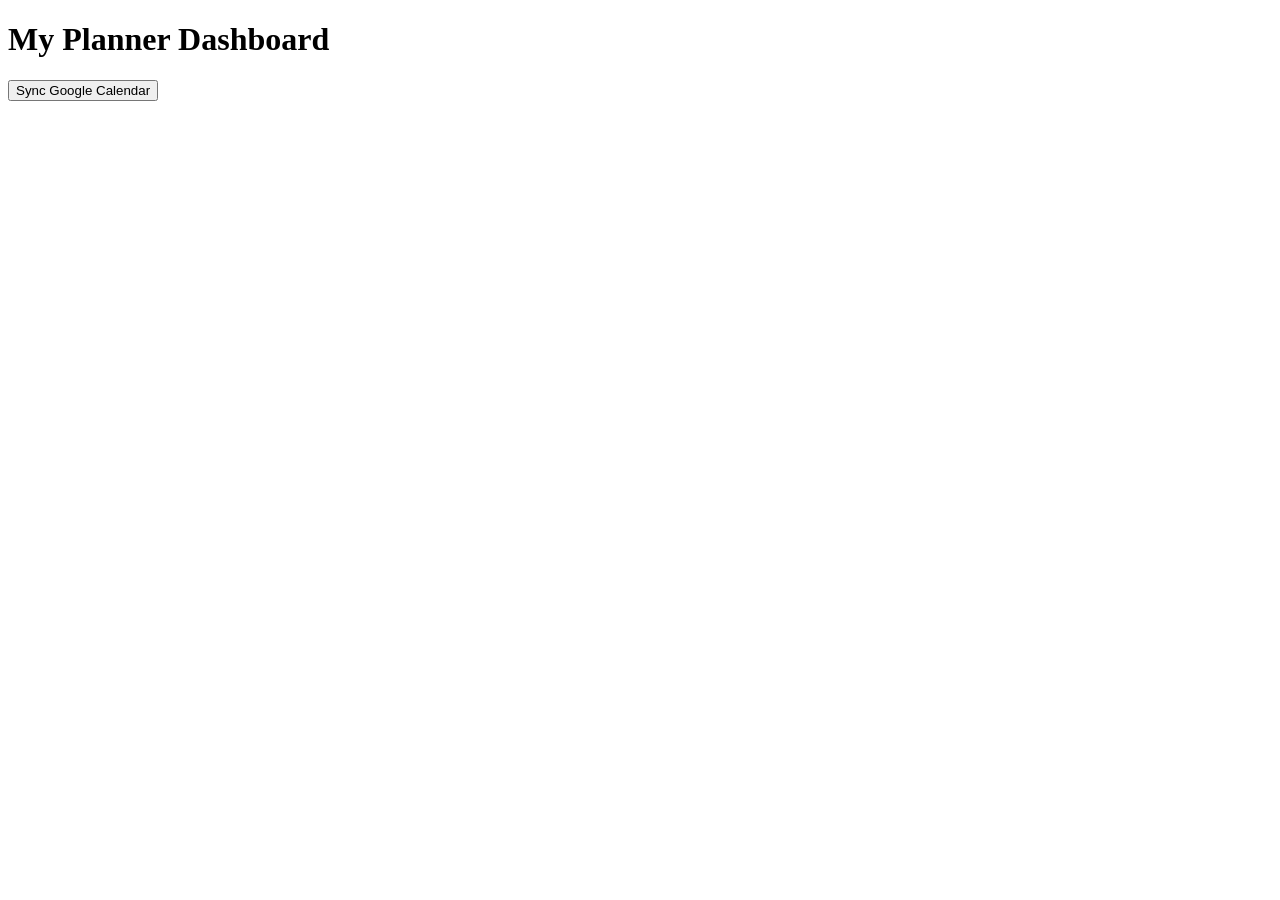
==== index.html @ 173a5852 "Update index.html" ====
<!DOCTYPE html>
<html lang="en">
<head>
    <meta charset="UTF-8">
    <meta name="viewport" content="width=device-width, initial-scale=1.0">
    <title>Planner Dashboard</title>
    <script src="https://accounts.google.com/gsi/client" async defer></script>
    <script src="https://apis.google.com/js/api.js" async defer></script>
</head>
<body>

    <div class="container">
        <h1>My Planner Dashboard</h1>
        <button id="sync_button" onclick="handleAuthClick()">Sync Google Calendar</button>
        <div id="content" style="white-space: pre-wrap;"></div>
    </div>

    <script>
        /* ==========================================================================
           CREDENTIAL CONFIGURATION - SECURED BY ACTIONS INJECTION PIPELINE
           ========================================================================== */
        const API_KEY = '__API_KEY__'; 
        const CLIENT_ID = '__CLIENT_ID__';
        const DISCOVERY_DOC = 'https://www.googleapis.com/discovery/v1/apis/calendar/v3/rest';
        const SCOPES = 'https://www.googleapis.com/auth/calendar.readonly';

        let tokenClient;
        let gapiInited = false;
        let gsiInited = false;

        // Initialize GAPI Client
        async function gapiStart() {
            try {
                await gapi.client.init({
                    apiKey: API_KEY,
                    discoveryDocs: [DISCOVERY_DOC],
                });
                gapiInited = true;
                maybeEnableButtons();
            } catch (err) {
                console.error('Error initializing GAPI:', err);
            }
        }

        function gapiLoaded() {
            gapi.load('client', gapiStart);
        }

        // Initialize Google Identity Services (GIS)
        function gisLoaded() {
            tokenClient = google.accounts.oauth2.initTokenClient({
                client_id: CLIENT_ID,
                scope: SCOPES,
                callback: '', // defined dynamically during user interaction
            });
            gsiInited = true;
            maybeEnableButtons();
        }

        function maybeEnableButtons() {
            if (gapiInited && gsiInited) {
                console.log("Google API and Identity Services ready.");
            }
        }

        // Handle the login button click
        function handleAuthClick() {
            // Force wipe local states to ensure a fresh clean attempt
            localStorage.removeItem('gcal_token');
            gapi.client.setToken(null);

            tokenClient.callback = async (resp) => {
                if (resp.error !== undefined) {
                    throw (resp);
                }
                listUpcomingEvents();
            };

            // Force the account selection screen to break the corporate cookie auto-login loop
            tokenClient.requestAccessToken({ 
                prompt: 'select_account',
                hint: '' 
            });
        }

        // Fetch calendar events once authenticated
        async function listUpcomingEvents() {
            try {
                const response = await gapi.client.calendar.events.list({
                    calendarId: 'primary',
                    timeMin: (new Date()).toISOString(),
                    showDeleted: false,
                    singleEvents: true,
                    maxResults: 10,
                    orderBy: 'startTime',
                });
                
                const events = response.result.items;
                if (!events || events.length == 0) {
                    document.getElementById('content').innerText = 'No upcoming events found.';
                    return;
                }

                let output = 'Upcoming events:\n';
                events.forEach((event) => {
                    const start = event.start.dateTime || event.start.date;
                    output += `${start} - ${event.summary}\n`;
                });
                document.getElementById('content').innerText = output;
            } catch (err) {
                document.getElementById('content').innerText = err.message;
            }
        }

        // Core initialization hooks
        window.onload = function () {
            gapiLoaded();
            gisLoaded();
        };
    </script>
</body>
</html>
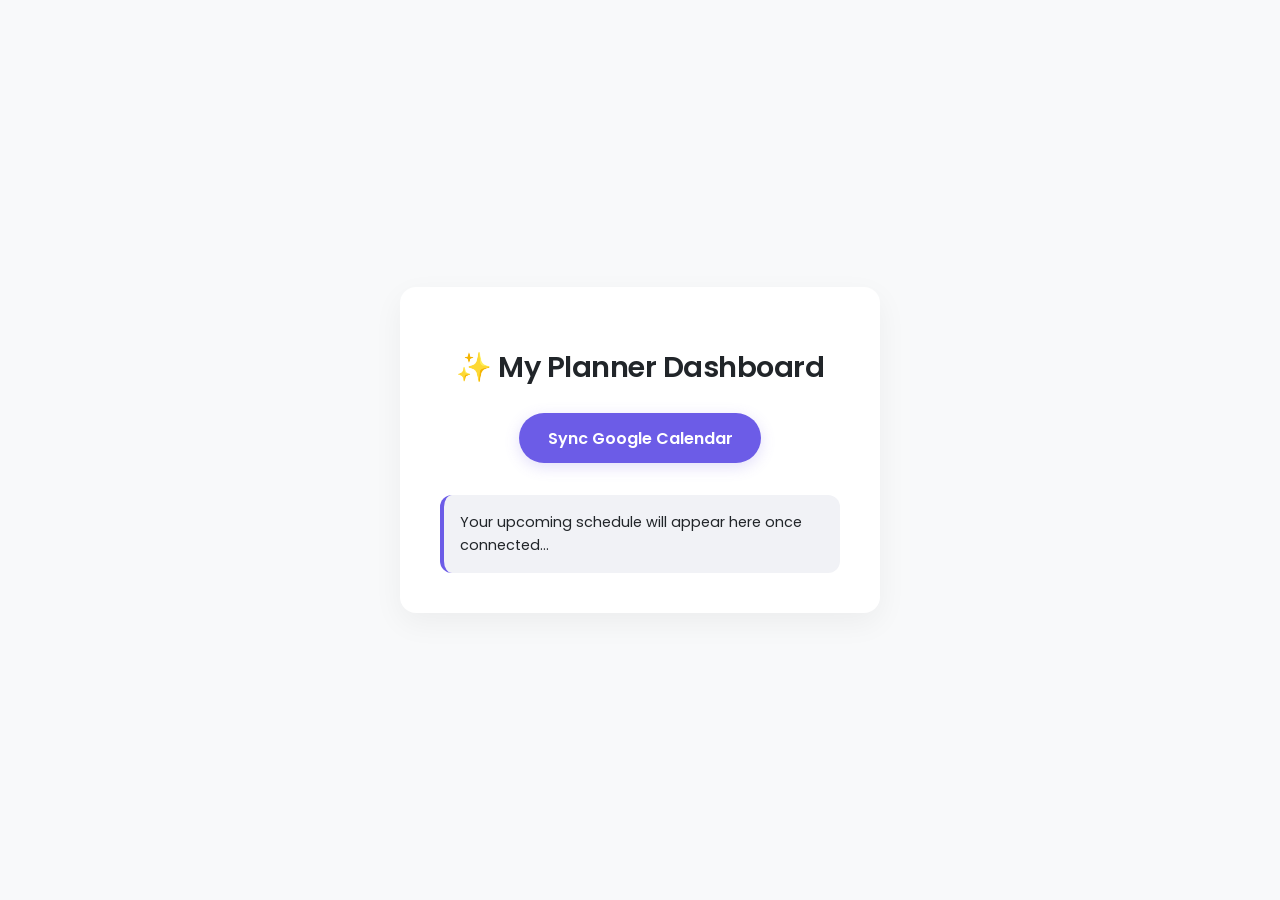
==== commit 04721840: "Update index.html" ====
--- a/index.html
+++ b/index.html
@@ -4,23 +4,108 @@
     <meta charset="UTF-8">
     <meta name="viewport" content="width=device-width, initial-scale=1.0">
     <title>Planner Dashboard</title>
+    
+    <link rel="preconnect" href="https://fonts.googleapis.com">
+    <link rel="preconnect" href="https://fonts.gstatic.com" crossorigin>
+    <link href="https://fonts.googleapis.com/css2?family=Poppins:wght@300;400;600&display=swap" rel="stylesheet">
+
+    <script src="credentials.js"></script>
+    
     <script src="https://accounts.google.com/gsi/client" async defer></script>
     <script src="https://apis.google.com/js/api.js" async defer></script>
+
+    <style>
+        /* Bringing back the custom dashboard look */
+        :root {
+            --bg-color: #f8f9fa;
+            --card-bg: #ffffff;
+            --text-main: #212529;
+            --accent-color: #6c5ce7;
+            --accent-hover: #5b4bc4;
+            --border-radius: 16px;
+            --shadow: 0 10px 30px rgba(0, 0, 0, 0.05);
+        }
+
+        body {
+            font-family: 'Poppins', sans-serif;
+            background-color: var(--bg-color);
+            color: var(--text-main);
+            margin: 0;
+            padding: 0;
+            display: flex;
+            justify-content: center;
+            align-items: center;
+            min-height: 100vh;
+        }
+
+        .container {
+            background: var(--card-bg);
+            padding: 2.5rem;
+            border-radius: var(--border-radius);
+            box-shadow: var(--shadow);
+            width: 100%;
+            max-width: 480px;
+            text-align: center;
+            box-sizing: border-box;
+        }
+
+        h1 {
+            font-weight: 600;
+            font-size: 1.8rem;
+            margin-bottom: 1.5rem;
+            letter-spacing: -0.5px;
+        }
+
+        button {
+            background-color: var(--accent-color);
+            color: white;
+            border: none;
+            padding: 0.8rem 1.8rem;
+            font-size: 1rem;
+            font-family: 'Poppins', sans-serif;
+            font-weight: 600;
+            border-radius: 50px;
+            cursor: pointer;
+            transition: all 0.3s ease;
+            box-shadow: 0 4px 15px rgba(108, 92, 231, 0.2);
+        }
+
+        button:hover {
+            background-color: var(--accent-hover);
+            transform: translateY(-2px);
+            box-shadow: 0 6px 20px rgba(108, 92, 231, 0.3);
+        }
+
+        button:active {
+            transform: translateY(0);
+        }
+
+        #content {
+            margin-top: 2rem;
+            padding: 1rem;
+            background: #f1f2f6;
+            border-radius: 12px;
+            text-align: left;
+            font-size: 0.9rem;
+            line-height: 1.6;
+            max-height: 250px;
+            overflow-y: auto;
+            border-left: 4px solid var(--accent-color);
+        }
+    </style>
 </head>
 <body>
 
     <div class="container">
-        <h1>My Planner Dashboard</h1>
+        <h1>✨ My Planner Dashboard</h1>
         <button id="sync_button" onclick="handleAuthClick()">Sync Google Calendar</button>
-        <div id="content" style="white-space: pre-wrap;"></div>
+        <div id="content" style="white-space: pre-wrap;">Your upcoming schedule will appear here once connected...</div>
     </div>
 
     <script>
         /* ==========================================================================
-           CREDENTIAL CONFIGURATION - SECURED BY ACTIONS INJECTION PIPELINE
+           CREDENTIAL CONFIGURATION - AUTOMATICALLY LOADED FROM CREDENTIALS.JS
            ========================================================================== */
-        const API_KEY = '__API_KEY__'; 
-        const CLIENT_ID = '__CLIENT_ID__';
         const DISCOVERY_DOC = 'https://www.googleapis.com/discovery/v1/apis/calendar/v3/rest';
         const SCOPES = 'https://www.googleapis.com/auth/calendar.readonly';
 
@@ -51,7 +136,7 @@
             tokenClient = google.accounts.oauth2.initTokenClient({
                 client_id: CLIENT_ID,
                 scope: SCOPES,
-                callback: '', // defined dynamically during user interaction
+                callback: '', 
             });
             gsiInited = true;
             maybeEnableButtons();
@@ -65,7 +150,6 @@
 
         // Handle the login button click
         function handleAuthClick() {
-            // Force wipe local states to ensure a fresh clean attempt
             localStorage.removeItem('gcal_token');
             gapi.client.setToken(null);
 
@@ -76,7 +160,6 @@
                 listUpcomingEvents();
             };
 
-            // Force the account selection screen to break the corporate cookie auto-login loop
             tokenClient.requestAccessToken({ 
                 prompt: 'select_account',
                 hint: '' 
@@ -101,10 +184,12 @@
                     return;
                 }
 
-                let output = 'Upcoming events:\n';
+                let output = '📅 Upcoming Events:\n\n';
                 events.forEach((event) => {
                     const start = event.start.dateTime || event.start.date;
-                    output += `${start} - ${event.summary}\n`;
+                    // Format date nicely
+                    const eventDate = new Date(start).toLocaleDateString([], {month: 'short', day: 'numeric', hour: '2-digit', minute:'2-digit'});
+                    output += `• ${eventDate}: ${event.summary}\n`;
                 });
                 document.getElementById('content').innerText = output;
             } catch (err) {
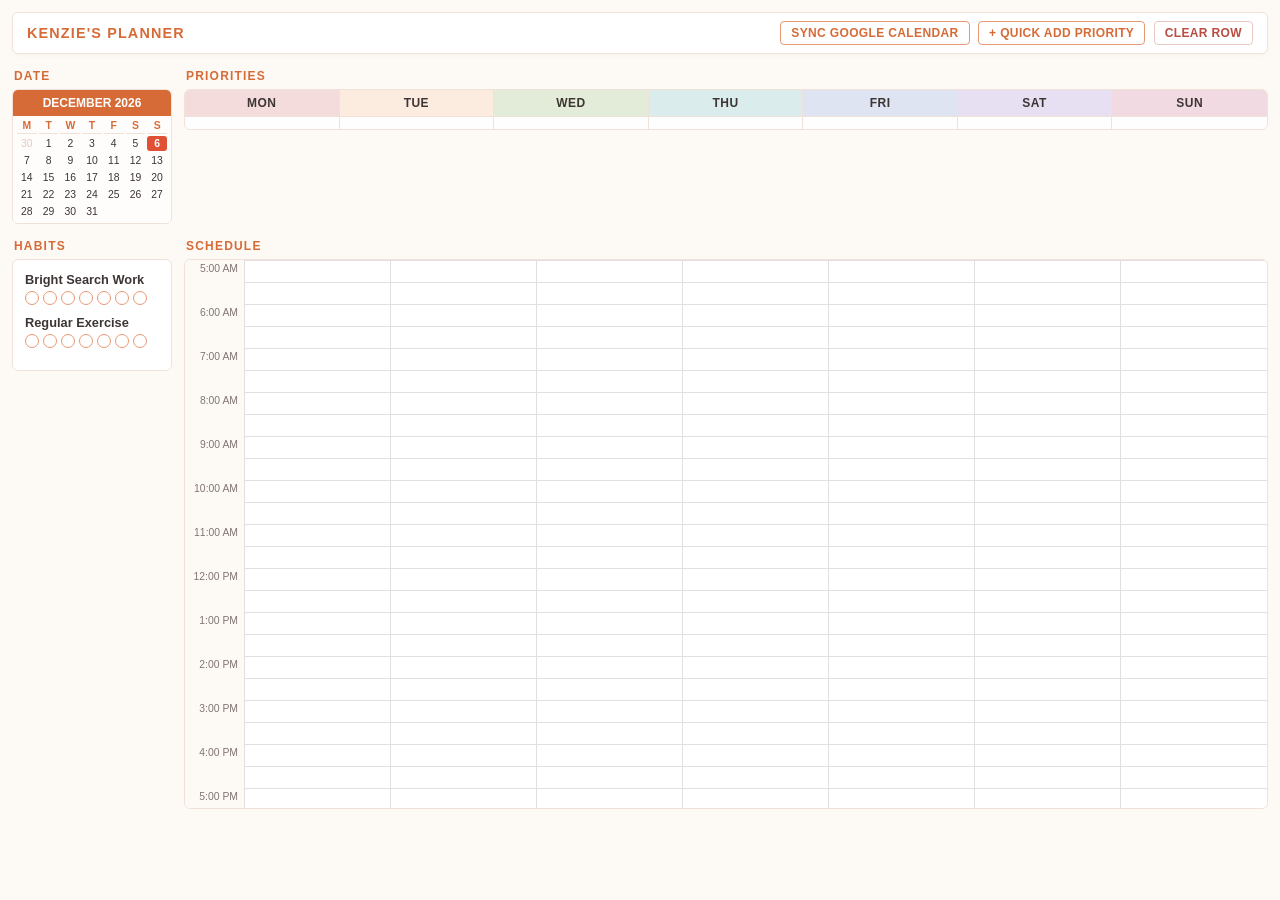
==== commit f964ab23: "Update index.html" ====
--- a/index.html
+++ b/index.html
@@ -3,205 +3,507 @@
 <head>
     <meta charset="UTF-8">
     <meta name="viewport" content="width=device-width, initial-scale=1.0">
-    <title>Planner Dashboard</title>
+    <title>Dynamic Interactive Planner Dashboard</title>
     
-    <link rel="preconnect" href="https://fonts.googleapis.com">
-    <link rel="preconnect" href="https://fonts.gstatic.com" crossorigin>
-    <link href="https://fonts.googleapis.com/css2?family=Poppins:wght@300;400;600&display=swap" rel="stylesheet">
-
     <script src="credentials.js"></script>
-    
-    <script src="https://accounts.google.com/gsi/client" async defer></script>
-    <script src="https://apis.google.com/js/api.js" async defer></script>
 
     <style>
-        /* Bringing back the custom dashboard look */
         :root {
-            --bg-color: #f8f9fa;
-            --card-bg: #ffffff;
-            --text-main: #212529;
-            --accent-color: #6c5ce7;
-            --accent-hover: #5b4bc4;
-            --border-radius: 16px;
-            --shadow: 0 10px 30px rgba(0, 0, 0, 0.05);
+            --bg-luxury-cream: #fdfaf6;
+            --sidebar-card-bg: #ffffff;
+            --border-elegant: #f0e2d9;
+            --text-main: #3d3534;
+            --text-muted: #827572;
+            
+            --header-dark-orange: #d66b37;
+            --pastel-orange-light: #fcece0;
+            --dusty-pink: #f4dcdd;
+            --soft-terracotta: #e89874;
+            --luminous-today: #df5035;
+
+            --gcal-blue: #e89874;
+            --gcal-line: #e0e0e0;
+
+            --mon-h: #f4dcdd; --tue-h: #fcece0; --wed-h: #e3ebd9; 
+            --thu-h: #dbeced; --fri-h: #dee4f2; --sat-h: #e6e0f2; --sun-h: #f2dae2;
         }
 
         body {
-            font-family: 'Poppins', sans-serif;
-            background-color: var(--bg-color);
+            font-family: -apple-system, BlinkMacSystemFont, "Segoe UI", Roboto, sans-serif;
+            background-color: var(--bg-luxury-cream);
             color: var(--text-main);
-            margin: 0;
-            padding: 0;
+            margin: 0; padding: 12px;
+            box-sizing: border-box; font-size: 0.8rem;
+            width: 100vw; overflow-x: hidden;
+        }
+
+        .master-control-bar {
+            width: 100%; background: #ffffff;
+            border: 1px solid var(--border-elegant); border-radius: 6px;
+            padding: 8px 14px; margin-bottom: 15px;
+            display: flex; justify-content: space-between; align-items: center;
+            box-shadow: 0 2px 5px rgba(0,0,0,0.02); box-sizing: border-box;
+        }
+
+        .branding-title {
+            font-weight: 700; text-transform: uppercase; 
+            letter-spacing: 0.08em; color: var(--header-dark-orange); font-size: 0.9rem;
+        }
+
+        .btn-luxury-action {
+            background-color: transparent; border: 1px solid var(--soft-terracotta);
+            color: var(--header-dark-orange); padding: 4px 10px;
+            font-size: 0.75rem; font-weight: 600; border-radius: 4px;
+            cursor: pointer; text-transform: uppercase; letter-spacing: 0.03em;
+            transition: all 0.2s; margin-left: 5px;
+        }
+        .btn-luxury-action:hover { background-color: var(--pastel-orange-light); border-color: var(--header-dark-orange); }
+
+        .quick-add-modal {
+            display: none; position: fixed; top: 50px; left: 50%; transform: translateX(-50%);
+            background-color: #ffffff; border: 1px solid var(--header-dark-orange);
+            border-radius: 6px; padding: 12px; box-shadow: 0 4px 15px rgba(0,0,0,0.1);
+            z-index: 1000; gap: 8px; align-items: center;
+        }
+        .quick-add-modal select, .quick-add-modal input {
+            font-size: 0.75rem; padding: 3px 6px; border: 1px solid var(--border-elegant);
+            border-radius: 3px; color: var(--text-main); background-color: #ffffff;
+        }
+
+        .master-grid-wrapper {
+            display: grid; grid-template-columns: 160px 1fr; gap: 12px; width: 100%; box-sizing: border-box; margin-bottom: 15px;
+        }
+        .column-group { display: flex; flex-direction: column; }
+        .section-top-label {
+            text-transform: uppercase; font-weight: 800; font-size: 0.75rem;
+            letter-spacing: 0.1em; color: var(--header-dark-orange);
+            margin-bottom: 6px; padding-left: 2px; text-align: left;
+        }
+
+        .calendar-card { background-color: var(--sidebar-card-bg); border: 1px solid var(--border-elegant); border-radius: 6px; overflow: hidden; display: flex; flex-direction: column; }
+        .calendar-header { background-color: var(--header-dark-orange); color: #ffffff; font-weight: 600; font-size: 0.75rem; text-align: center; padding: 6px; text-transform: uppercase; }
+        .calendar-grid { display: grid; grid-template-columns: repeat(7, 1fr); padding: 4px; text-align: center; font-size: 0.65rem; gap: 2px; background-color: #fffdfc; }
+        .day-label { font-weight: bold; color: var(--header-dark-orange); padding-bottom: 2px; border-bottom: 1px solid var(--border-elegant); }
+        .day-number { padding: 2px 0; border-radius: 3px; }
+        .day-number.faded { color: #decbc2; }
+        .day-number.today-highlight { background-color: var(--luminous-today); color: #ffffff !important; font-weight: bold; }
+
+        .priorities-matrix { background-color: #ffffff; border: 1px solid var(--border-elegant); border-radius: 6px; overflow: hidden; display: flex; flex-direction: column; height: auto; }
+        .columns-7-grid { display: grid; grid-template-columns: repeat(7, 1fr); width: 100%; }
+        .cell-head { font-weight: 600; text-align: center; padding: 6px 2px; font-size: 0.75rem; letter-spacing: 0.04em; border-bottom: 1px solid var(--border-elegant); border-right: 1px solid var(--border-elegant); }
+        .cell-head:last-child { border-right: none; }
+        .c-mon { background-color: var(--mon-h); } .c-tue { background-color: var(--tue-h); } .c-wed { background-color: var(--wed-h); } .c-thu { background-color: var(--thu-h); } .c-fri { background-color: var(--fri-h); } .c-sat { background-color: var(--sat-h); } .c-sun { background-color: var(--sun-h); }
+        .day-priority-cell { padding: 6px 6px; border-right: 1px solid var(--border-elegant); background-color: #fffefe; display: flex; flex-direction: column; gap: 5px; align-content: flex-start; box-sizing: border-box; }
+        .day-priority-cell:last-child { border-right: none; }
+        
+        .item-row { display: flex; align-items: center; gap: 5px; width: 100%; position: relative; padding-right: 14px; box-sizing: border-box; }
+        .luxury-circle-checkbox { appearance: none; width: 10px; height: 10px; border: 1px solid var(--soft-terracotta); border-radius: 50%; cursor: pointer; background-color: #ffffff; flex-shrink: 0; display: inline-grid; place-content: center; }
+        .luxury-circle-checkbox:checked { background-color: var(--header-dark-orange); border-color: var(--header-dark-orange); }
+        .luxury-circle-checkbox:checked::before { content: ""; width: 3px; height: 3px; background-color: #ffffff; border-radius: 50%; }
+        .luxury-circle-checkbox:checked + .priority-entry-input { text-decoration: line-through; opacity: 0.4; }
+        .priority-entry-input { width: 100%; border: none; background: transparent; font-family: inherit; font-size: 0.75rem; color: var(--text-main); padding: 0; }
+        .priority-entry-input:focus { outline: none; border-bottom: 1px dashed var(--soft-terracotta); }
+        .btn-inline-delete { position: absolute; right: 0px; top: 50%; transform: translateY(-50%); background: transparent; border: none; color: #b84d43; font-size: 0.85rem; font-weight: bold; cursor: pointer; padding: 0 2px; line-height: 1; opacity: 0; transition: opacity 0.15s; }
+        .item-row:hover .btn-inline-delete { opacity: 1; }
+        .btn-inline-delete:hover { color: #ff0000; }
+
+        .schedule-outer-wrapper {
+            display: grid;
+            grid-template-columns: 160px 1fr; 
+            gap: 12px;
+            width: 100%;
+            box-sizing: border-box;
+        }
+
+        .habits-tracker-card {
+            background-color: #ffffff;
+            border: 1px solid var(--border-elegant);
+            border-radius: 6px;
+            padding: 12px;
+            box-sizing: border-box;
+        }
+
+        .habit-item {
+            margin-bottom: 10px;
+        }
+
+        .habit-title {
+            font-weight: 600;
+            margin-bottom: 4px;
+            color: var(--text-main);
+        }
+
+        .habit-checkboxes {
             display: flex;
-            justify-content: center;
-            align-items: center;
-            min-height: 100vh;
-        }
-
-        .container {
-            background: var(--card-bg);
-            padding: 2.5rem;
-            border-radius: var(--border-radius);
-            box-shadow: var(--shadow);
+            gap: 4px;
+        }
+
+        .habit-dot {
+            width: 12px;
+            height: 12px;
+            border: 1px solid var(--soft-terracotta);
+            border-radius: 50%;
+            cursor: pointer;
+        }
+
+        .schedule-grand-framework {
+            display: grid;
+            grid-template-columns: 60px 1fr; 
             width: 100%;
-            max-width: 480px;
-            text-align: center;
+            background-color: #ffffff;
+            border: 1px solid var(--border-elegant);
+            border-radius: 6px;
+            overflow-y: auto;
+            max-height: 550px;
             box-sizing: border-box;
-        }
-
-        h1 {
-            font-weight: 600;
-            font-size: 1.8rem;
-            margin-bottom: 1.5rem;
-            letter-spacing: -0.5px;
-        }
-
-        button {
-            background-color: var(--accent-color);
-            color: white;
-            border: none;
-            padding: 0.8rem 1.8rem;
-            font-size: 1rem;
-            font-family: 'Poppins', sans-serif;
-            font-weight: 600;
-            border-radius: 50px;
+            position: relative;
+        }
+
+        .time-axis-column {
+            display: flex;
+            flex-direction: column;
+            border-right: 1px solid var(--gcal-line);
+            background-color: var(--bg-luxury-cream);
+            user-select: none;
+        }
+
+        .time-axis-stamp {
+            height: 44px; 
+            font-size: 0.65rem;
+            color: var(--text-muted);
+            text-align: right;
+            padding-right: 6px;
+            box-sizing: border-box;
+            line-height: 1;
+            padding-top: 4px;
+        }
+
+        .schedule-matrix-grid {
+            display: grid;
+            grid-template-columns: repeat(7, 1fr);
+            position: relative;
+            width: 100%;
+        }
+
+        .day-timeline-column {
+            border-right: 1px solid var(--gcal-line);
+            position: relative;
+            display: flex;
+            flex-direction: column;
+            background-image: linear-gradient(var(--gcal-line) 1px, transparent 1px);
+            background-size: 100% 22px; 
+        }
+        .day-timeline-column:last-child { border-right: none; }
+
+        .half-hour-interactive-slot {
+            height: 22px;
+            box-sizing: border-box;
             cursor: pointer;
-            transition: all 0.3s ease;
-            box-shadow: 0 4px 15px rgba(108, 92, 231, 0.2);
-        }
-
-        button:hover {
-            background-color: var(--accent-hover);
-            transform: translateY(-2px);
-            box-shadow: 0 6px 20px rgba(108, 92, 231, 0.3);
-        }
-
-        button:active {
-            transform: translateY(0);
-        }
-
-        #content {
-            margin-top: 2rem;
-            padding: 1rem;
-            background: #f1f2f6;
-            border-radius: 12px;
-            text-align: left;
-            font-size: 0.9rem;
-            line-height: 1.6;
-            max-height: 250px;
-            overflow-y: auto;
-            border-left: 4px solid var(--accent-color);
+        }
+        .half-hour-interactive-slot:hover {
+            background-color: rgba(214, 107, 55, 0.05);
+        }
+
+        .gcal-event-block {
+            position: absolute;
+            left: 2px;
+            right: 4px;
+            background-color: var(--gcal-blue);
+            color: #ffffff;
+            font-size: 0.7rem;
+            padding: 4px;
+            border-radius: 4px;
+            box-shadow: 0 1px 3px rgba(0,0,0,0.05);
+            overflow: hidden;
+            text-overflow: ellipsis;
+            white-space: nowrap;
+            font-weight: 500;
+            border-left: 3px solid var(--header-dark-orange);
+            box-sizing: border-box;
         }
     </style>
 </head>
 <body>
 
-    <div class="container">
-        <h1>✨ My Planner Dashboard</h1>
-        <button id="sync_button" onclick="handleAuthClick()">Sync Google Calendar</button>
-        <div id="content" style="white-space: pre-wrap;">Your upcoming schedule will appear here once connected...</div>
+<div class="master-control-bar">
+    <div class="branding-title">Kenzie's Planner</div>
+    <div>
+        <button class="btn-luxury-action" id="gcalAuthBtn" onclick="handleAuthClick()">Sync Google Calendar</button>
+        <button class="btn-luxury-action" onclick="toggleQuickAddModal()">+ Quick Add Priority</button>
+        <button class="btn-luxury-action" style="color: #b84d43; border-color: #ecc9c5;" onclick="resetEverything()">Clear Row</button>
     </div>
-
-    <script>
-        /* ==========================================================================
-           CREDENTIAL CONFIGURATION - AUTOMATICALLY LOADED FROM CREDENTIALS.JS
-           ========================================================================== */
-        const DISCOVERY_DOC = 'https://www.googleapis.com/discovery/v1/apis/calendar/v3/rest';
-        const SCOPES = 'https://www.googleapis.com/auth/calendar.readonly';
-
-        let tokenClient;
-        let gapiInited = false;
-        let gsiInited = false;
-
-        // Initialize GAPI Client
-        async function gapiStart() {
-            try {
-                await gapi.client.init({
-                    apiKey: API_KEY,
-                    discoveryDocs: [DISCOVERY_DOC],
-                });
-                gapiInited = true;
-                maybeEnableButtons();
-            } catch (err) {
-                console.error('Error initializing GAPI:', err);
+</div>
+
+<div class="quick-add-modal" id="quickAddForm">
+    <select id="targetDaySelect">
+        <option value="mon">Monday</option> <option value="tue">Tuesday</option> <option value="wed">Wednesday</option>
+        <option value="thu">Thursday</option> <option value="fri">Friday</option> <option value="sat">Saturday</option> <option value="sun">Sunday</option>
+    </select>
+    <input type="text" id="itemTextInput" placeholder="Enter Top Priority..." onkeydown="handleInputKeyPress(event)">
+    <button class="btn-luxury-action" onclick="executePriorityInjection()">Add</button>
+    <button class="btn-luxury-action" style="color:var(--text-muted); border-color:var(--border-elegant);" onclick="toggleQuickAddModal()">Cancel</button>
+</div>
+
+<div class="master-grid-wrapper">
+    <div class="column-group">
+        <div class="section-top-label">Date</div>
+        <div class="calendar-card">
+            <div class="calendar-header" id="calMonthYear">May 2026</div>
+            <div class="calendar-grid" id="calDaysGrid"></div>
+        </div>
+    </div>
+
+    <div class="column-group">
+        <div class="section-top-label">Priorities</div>
+        <div class="priorities-matrix">
+            <div class="columns-7-grid">
+                <div class="cell-head c-mon">MON</div> <div class="cell-head c-tue">TUE</div> <div class="cell-head c-wed">WED</div>
+                <div class="cell-head c-thu">THU</div> <div class="cell-head c-fri">FRI</div> <div class="cell-head c-sat">SAT</div> <div class="cell-head c-sun">SUN</div>
+            </div>
+            <div class="columns-7-grid">
+                <script>
+                    ['mon', 'tue', 'wed', 'thu', 'fri', 'sat', 'sun'].forEach(day => {
+                        document.write(`<div class="day-priority-cell" id="cell-${day}"></div>`);
+                    });
+                </script>
+            </div>
+        </div>
+    </div>
+</div>
+
+<div class="schedule-outer-wrapper">
+    <div class="column-group">
+        <div class="section-top-label">Habits</div>
+        <div class="habits-tracker-card">
+            <div class="habit-item">
+                <div class="habit-title">Bright Search Work</div>
+                <div class="habit-checkboxes">
+                    <div class="habit-dot"></div><div class="habit-dot"></div><div class="habit-dot"></div><div class="habit-dot"></div><div class="habit-dot"></div><div class="habit-dot"></div><div class="habit-dot"></div>
+                </div>
+            </div>
+            <div class="habit-item">
+                <div class="habit-title">Regular Exercise</div>
+                <div class="habit-checkboxes">
+                    <div class="habit-dot"></div><div class="habit-dot"></div><div class="habit-dot"></div><div class="habit-dot"></div><div class="habit-dot"></div><div class="habit-dot"></div><div class="habit-dot"></div>
+                </div>
+            </div>
+        </div>
+    </div>
+
+    <div class="column-group">
+        <div class="section-top-label">Schedule</div>
+        <div class="schedule-grand-framework">
+            <div class="time-axis-column">
+                <script>
+                    for(let hour=5; hour<=23; hour++) {
+                        let displayHour = hour > 12 ? hour - 12 : hour;
+                        let ampm = hour >= 12 ? 'PM' : 'AM';
+                        document.write(`<div class="time-axis-stamp">${displayHour}:00 ${ampm}</div>`);
+                    }
+                </script>
+            </div>
+
+            <div class="schedule-matrix-grid" id="scheduleGrid">
+                <script>
+                    for(let d=0; d<7; d++) {
+                        document.write(`<div class="day-timeline-column" id="gcal-col-${d}">`);
+                        for(let slot=0; slot<38; slot++) {
+                            document.write(`<div class="half-hour-interactive-slot" onclick="createNewEventViaClick(${d}, ${slot})"></div>`);
+                        }
+                        document.write(`</div>`);
+                    }
+                </script>
+            </div>
+        </div>
+    </div>
+</div>
+
+<script async defer src="https://apis.google.com/js/api.js" onload="gapiLoaded()"></script>
+<script async defer src="https://accounts.google.com/gsi/client" onload="gisLoaded()"></script>
+
+<script>
+    /* ==========================================================================
+       CREDENTIAL CONFIGURATION - SECURED BY ACTIONS INJECTION PIPELINE
+       API_KEY and CLIENT_ID parameters are automatically pulled from credentials.js
+       ========================================================================== */
+    const TARGET_CALENDAR_ID = 'kenziezenker@kw.com';
+    
+    const DISCOVERY_DOC = 'https://www.googleapis.com/discovery/v1/apis/calendar/v3/rest';
+    const SCOPES = 'https://www.googleapis.com/auth/calendar.events';
+
+    let gapiInited = false;
+    let gisnInited = false; 
+    let tokenClient;
+
+    function gapiLoaded() { gapi.load('client', initializeGapiClient); }
+    
+    async function initializeGapiClient() { 
+        await gapi.client.init({ apiKey: API_KEY, discoveryDocs: [DISCOVERY_DOC] }); 
+        gapiInited = true; 
+        checkAuthStates(); 
+    }
+    
+    function gisLoaded() { 
+        tokenClient = google.accounts.oauth2.initTokenClient({ 
+            client_id: CLIENT_ID, 
+            scope: SCOPES, 
+            callback: '', 
+        }); 
+        gisnInited = true; 
+        checkAuthStates(); 
+    }
+    
+    function checkAuthStates() { 
+        if (gapiInited && gisnInited) { 
+            document.getElementById('gcalAuthBtn').style.opacity = '1'; 
+            tryToRestoreSession();
+        } 
+    }
+
+    function tryToRestoreSession() {
+        const savedToken = localStorage.getItem('gcal_token');
+        if (savedToken) {
+            const tokenObj = JSON.parse(savedToken);
+            if (Date.now() < tokenObj.expires_at) {
+                gapi.client.setToken(tokenObj);
+                document.getElementById('gcalAuthBtn').innerText = "Syncing...";
+                listUpcomingEvents();
             }
         }
-
-        function gapiLoaded() {
-            gapi.load('client', gapiStart);
-        }
-
-        // Initialize Google Identity Services (GIS)
-        function gisLoaded() {
-            tokenClient = google.accounts.oauth2.initTokenClient({
-                client_id: CLIENT_ID,
-                scope: SCOPES,
-                callback: '', 
+    }
+
+    function saveTokenWithExpiry(tokenResp) {
+        gapi.client.setToken(tokenResp);
+        document.getElementById('gcalAuthBtn').innerText = "Calendar Synced";
+        const expiryTime = Date.now() + (tokenResp.expires_in * 1000);
+        tokenResp.expires_at = expiryTime;
+        localStorage.setItem('gcal_token', JSON.stringify(tokenResp));
+    }
+
+    function handleAuthClick() {
+        localStorage.removeItem('gcal_token');
+        gapi.client.setToken(null);
+
+        tokenClient.callback = async (resp) => {
+            if (resp.error !== undefined) throw (resp);
+            saveTokenWithExpiry(resp);
+            listUpcomingEvents();
+        };
+        
+        tokenClient.requestAccessToken({ prompt: 'select_account' });
+    }
+
+    async function listUpcomingEvents() {
+        try {
+            const today = new Date();
+            const startOfWeek = new Date(today.setDate(today.getDate() - today.getDay() + 1));
+            startOfWeek.setHours(0,0,0,0);
+            const endOfWeek = new Date(startOfWeek);
+            endOfWeek.setDate(endOfWeek.getDate() + 7);
+
+            const response = await gapi.client.calendar.events.list({
+                calendarId: TARGET_CALENDAR_ID,
+                timeMin: startOfWeek.toISOString(),
+                timeMax: endOfWeek.toISOString(),
+                singleEvents: true,
+                orderBy: 'startTime',
             });
-            gsiInited = true;
-            maybeEnableButtons();
-        }
-
-        function maybeEnableButtons() {
-            if (gapiInited && gsiInited) {
-                console.log("Google API and Identity Services ready.");
+
+            const events = response.result.items;
+            document.querySelectorAll('.gcal-event-block').forEach(el => el.remove());
+
+            events.forEach(event => {
+                const startStr = event.start.dateTime || event.start.date;
+                const endStr = event.end.dateTime || event.end.date;
+                const startTime = new Date(startStr);
+                const endTime = new Date(endStr);
+                
+                let dayIndex = startTime.getDay() - 1;
+                if(dayIndex === -1) dayIndex = 6; 
+
+                if(dayIndex >= 0 && dayIndex < 7) {
+                    renderEventOnGrid(dayIndex, event.summary || '(No Title)', startTime, endTime);
+                }
+            });
+            document.getElementById('gcalAuthBtn').innerText = "Calendar Synced";
+        } catch (err) { 
+            console.error(err); 
+            if (err.status === 401) {
+                localStorage.removeItem('gcal_token');
+                document.getElementById('gcalAuthBtn').innerText = "Sync Google Calendar";
             }
         }
-
-        // Handle the login button click
-        function handleAuthClick() {
-            localStorage.removeItem('gcal_token');
-            gapi.client.setToken(null);
-
-            tokenClient.callback = async (resp) => {
-                if (resp.error !== undefined) {
-                    throw (resp);
-                }
-                listUpcomingEvents();
-            };
-
-            tokenClient.requestAccessToken({ 
-                prompt: 'select_account',
-                hint: '' 
-            });
-        }
-
-        // Fetch calendar events once authenticated
-        async function listUpcomingEvents() {
-            try {
-                const response = await gapi.client.calendar.events.list({
-                    calendarId: 'primary',
-                    timeMin: (new Date()).toISOString(),
-                    showDeleted: false,
-                    singleEvents: true,
-                    maxResults: 10,
-                    orderBy: 'startTime',
-                });
-                
-                const events = response.result.items;
-                if (!events || events.length == 0) {
-                    document.getElementById('content').innerText = 'No upcoming events found.';
-                    return;
-                }
-
-                let output = '📅 Upcoming Events:\n\n';
-                events.forEach((event) => {
-                    const start = event.start.dateTime || event.start.date;
-                    // Format date nicely
-                    const eventDate = new Date(start).toLocaleDateString([], {month: 'short', day: 'numeric', hour: '2-digit', minute:'2-digit'});
-                    output += `• ${eventDate}: ${event.summary}\n`;
-                });
-                document.getElementById('content').innerText = output;
-            } catch (err) {
-                document.getElementById('content').innerText = err.message;
-            }
-        }
-
-        // Core initialization hooks
-        window.onload = function () {
-            gapiLoaded();
-            gisLoaded();
+    }
+
+    function renderEventOnGrid(dayIndex, title, start, end) {
+        const dayStartOffsetInMinutes = (5 * 60); 
+        const eventStartInMinutes = (start.getHours() * 60) + start.getMinutes();
+        const eventEndInMinutes = (end.getHours() * 60) + end.getMinutes();
+
+        if (eventStartInMinutes >= dayStartOffsetInMinutes) {
+            const topPos = ((eventStartInMinutes - dayStartOffsetInMinutes) / 60) * 44;
+            const heightSize = ((eventEndInMinutes - eventStartInMinutes) / 60) * 44;
+
+            const targetCol = document.getElementById(`gcal-col-${dayIndex}`);
+            const eventBlock = document.createElement('div');
+            eventBlock.className = 'gcal-event-block';
+            eventBlock.style.top = `${topPos}px`;
+            eventBlock.style.height = `${heightSize - 2}px`;
+            eventBlock.innerText = title;
+            
+            targetCol.appendChild(eventBlock);
+        }
+    }
+
+    async function createNewEventViaClick(dayIndex, slotIndex) {
+        if (gapi.client.getToken() === null) { alert('Please sign in to Google Calendar using the top button first!'); return; }
+        const summaryText = prompt('Enter New Event Title:');
+        if(!summaryText) return;
+
+        const totalMinutesFromCeiling = (5 * 60) + (slotIndex * 30);
+        const startHour = Math.floor(totalMinutesFromCeiling / 60);
+        const startMin = totalMinutesFromCeiling % 60;
+
+        const targetDate = new Date();
+        const currentDay = targetDate.getDay();
+        const distanceToMon = currentDay === 0 ? -6 : 1 - currentDay;
+        targetDate.setDate(targetDate.getDate() + distanceToMon + dayIndex);
+        
+        const startTime = new Date(targetDate.setHours(startHour, startMin, 0, 0));
+        const endTime = new Date(startTime.getTime() + (30 * 60 * 1000));
+
+        const resource = {
+            'summary': summaryText,
+            'start': { 'dateTime': startTime.toISOString() },
+            'end': { 'dateTime': endTime.toISOString() }
         };
-    </script>
+
+        try {
+            await gapi.client.calendar.events.insert({ 'calendarId': TARGET_CALENDAR_ID, 'resource': resource });
+            listUpcomingEvents();
+        } catch (error) { console.error(error); }
+    }
+
+    function toggleQuickAddModal() { const m = document.getElementById('quickAddForm'); m.style.display = m.style.display==='flex'?'none':'flex'; if(m.style.display==='flex') document.getElementById('itemTextInput').focus(); }
+    function handleInputKeyPress(e) { if(e.key==='Enter'){ e.preventDefault(); executePriorityInjection(); } }
+    function executePriorityInjection() {
+        const day = document.getElementById('targetDaySelect').value; const text = document.getElementById('itemTextInput').value.trim(); if(!text) return;
+        const cell = document.getElementById(`cell-${day}`); const row = document.createElement('div'); row.className = 'item-row';
+        row.innerHTML = `<input type="checkbox" class="luxury-circle-checkbox"><input type="text" class="priority-entry-input" value="${text}"><button class="btn-inline-delete" onclick="this.parentElement.remove()">&times;</button>`;
+        cell.appendChild(row); document.getElementById('itemTextInput').value = ''; toggleQuickAddModal();
+    }
+    function resetEverything() { ['mon','tue','wed','thu','fri','sat','sun'].forEach(d => document.getElementById(`cell-${d}`).innerHTML=''); }
+    function generateCalendar() {
+        const now = new Date(); const year = now.getFullYear(); const month = now.getMonth(); const today = now.getDate();
+        const months = ["January", "February", "March", "April", "May", "June", "July", "August", "September", "October", "November", "December"];
+        document.getElementById('calMonthYear').innerText = `${months[month]} ${year}`; const grid = document.getElementById('calDaysGrid'); grid.innerHTML = '';
+        ['M','T','W','T','F','S','S'].forEach(h => { const el = document.createElement('div'); el.className='day-label'; el.innerText=h; grid.appendChild(el); });
+        let firstDay = new Date(year, month, 1).getDay(); firstDay = firstDay === 0 ? 6 : firstDay - 1; 
+        const totalDays = new Date(year, month + 1, 0).getDate(); const prevTotalDays = new Date(year, month, 0).getDate();
+        for(let i=firstDay-1; i>=0; i--) { const el = document.createElement('div'); el.className='day-number faded'; el.innerText=prevTotalDays-i; grid.appendChild(el); }
+        for(let d=1; d<=totalDays; d++) { const el = document.createElement('div'); el.className='day-number'; el.innerText=d; if(d===today) el.className+=' today-highlight'; grid.appendChild(el); }
+    }
+    generateCalendar();
+</script>
 </body>
 </html>
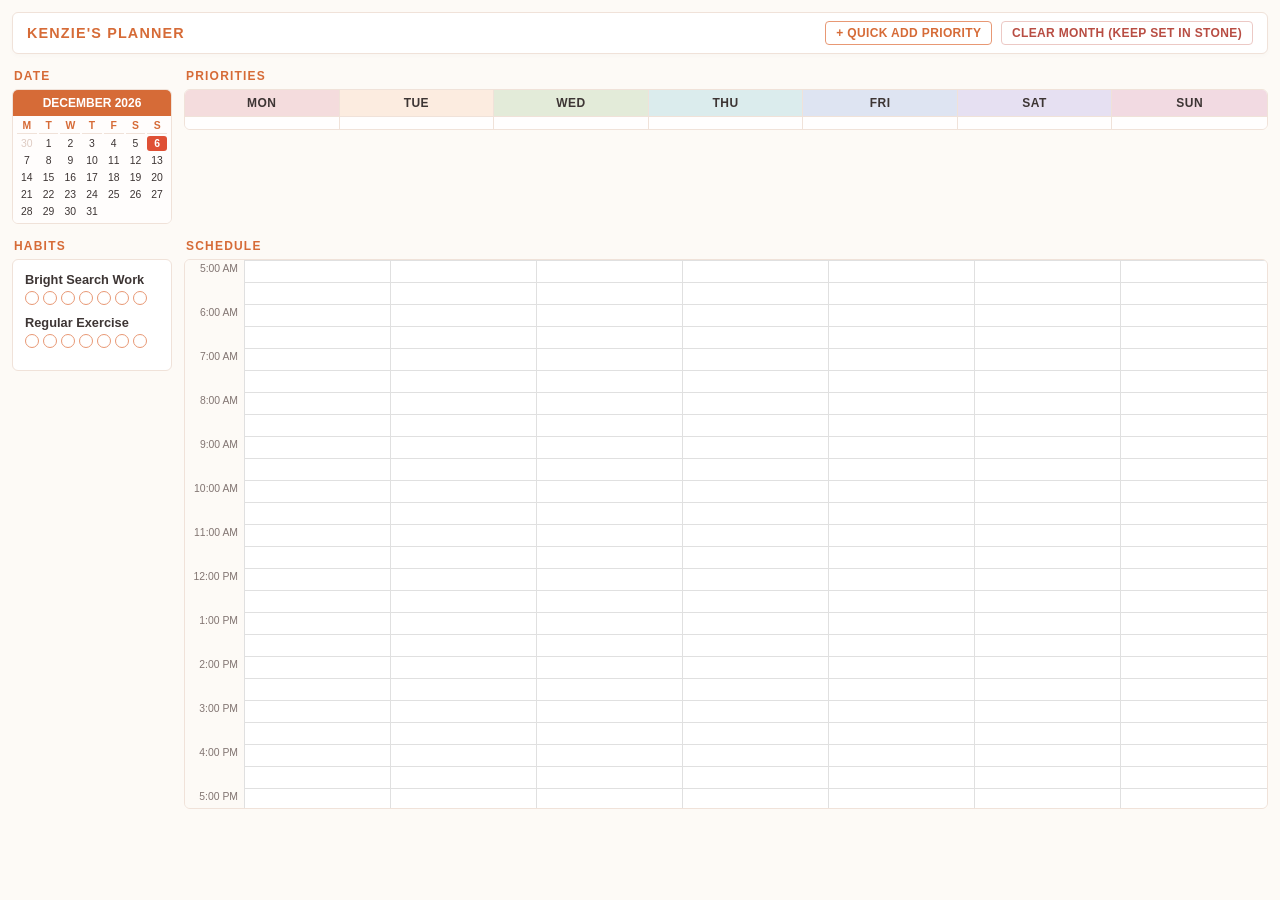
==== commit 0647795a: "Refactor Google Calendar integration and UI updates Removed Google Calendar sync button and related " ====
--- a/index.html
+++ b/index.html
@@ -4,9 +4,6 @@
     <meta charset="UTF-8">
     <meta name="viewport" content="width=device-width, initial-scale=1.0">
     <title>Dynamic Interactive Planner Dashboard</title>
-    
-    <script src="credentials.js"></script>
-
     <style>
         :root {
             --bg-luxury-cream: #fdfaf6;
@@ -22,6 +19,7 @@
             --luminous-today: #df5035;
 
             --gcal-blue: #e89874;
+            --gcal-stone: #61524e; /* Darker tone for Set In Stone items */
             --gcal-line: #e0e0e0;
 
             --mon-h: #f4dcdd; --tue-h: #fcece0; --wed-h: #e3ebd9; 
@@ -107,120 +105,25 @@
         .item-row:hover .btn-inline-delete { opacity: 1; }
         .btn-inline-delete:hover { color: #ff0000; }
 
-        .schedule-outer-wrapper {
-            display: grid;
-            grid-template-columns: 160px 1fr; 
-            gap: 12px;
-            width: 100%;
-            box-sizing: border-box;
-        }
-
-        .habits-tracker-card {
-            background-color: #ffffff;
-            border: 1px solid var(--border-elegant);
-            border-radius: 6px;
-            padding: 12px;
-            box-sizing: border-box;
-        }
-
-        .habit-item {
-            margin-bottom: 10px;
-        }
-
-        .habit-title {
-            font-weight: 600;
-            margin-bottom: 4px;
-            color: var(--text-main);
-        }
-
-        .habit-checkboxes {
-            display: flex;
-            gap: 4px;
-        }
-
-        .habit-dot {
-            width: 12px;
-            height: 12px;
-            border: 1px solid var(--soft-terracotta);
-            border-radius: 50%;
-            cursor: pointer;
-        }
-
-        .schedule-grand-framework {
-            display: grid;
-            grid-template-columns: 60px 1fr; 
-            width: 100%;
-            background-color: #ffffff;
-            border: 1px solid var(--border-elegant);
-            border-radius: 6px;
-            overflow-y: auto;
-            max-height: 550px;
-            box-sizing: border-box;
-            position: relative;
-        }
-
-        .time-axis-column {
-            display: flex;
-            flex-direction: column;
-            border-right: 1px solid var(--gcal-line);
-            background-color: var(--bg-luxury-cream);
-            user-select: none;
-        }
-
-        .time-axis-stamp {
-            height: 44px; 
-            font-size: 0.65rem;
-            color: var(--text-muted);
-            text-align: right;
-            padding-right: 6px;
-            box-sizing: border-box;
-            line-height: 1;
-            padding-top: 4px;
-        }
-
-        .schedule-matrix-grid {
-            display: grid;
-            grid-template-columns: repeat(7, 1fr);
-            position: relative;
-            width: 100%;
-        }
-
-        .day-timeline-column {
-            border-right: 1px solid var(--gcal-line);
-            position: relative;
-            display: flex;
-            flex-direction: column;
-            background-image: linear-gradient(var(--gcal-line) 1px, transparent 1px);
-            background-size: 100% 22px; 
-        }
+        .schedule-outer-wrapper { display: grid; grid-template-columns: 160px 1fr; gap: 12px; width: 100%; box-sizing: border-box; }
+        .habits-tracker-card { background-color: #ffffff; border: 1px solid var(--border-elegant); border-radius: 6px; padding: 12px; box-sizing: border-box; }
+        .habit-item { margin-bottom: 10px; }
+        .habit-title { font-weight: 600; margin-bottom: 4px; color: var(--text-main); }
+        .habit-checkboxes { display: flex; gap: 4px; }
+        .habit-dot { width: 12px; height: 12px; border: 1px solid var(--soft-terracotta); border-radius: 50%; cursor: pointer; }
+
+        .schedule-grand-framework { display: grid; grid-template-columns: 60px 1fr; width: 100%; background-color: #ffffff; border: 1px solid var(--border-elegant); border-radius: 6px; overflow-y: auto; max-height: 550px; box-sizing: border-box; position: relative; }
+        .time-axis-column { display: flex; flex-direction: column; border-right: 1px solid var(--gcal-line); background-color: var(--bg-luxury-cream); user-select: none; }
+        .time-axis-stamp { height: 44px; font-size: 0.65rem; color: var(--text-muted); text-align: right; padding-right: 6px; box-sizing: border-box; line-height: 1; padding-top: 4px; }
+        .schedule-matrix-grid { display: grid; grid-template-columns: repeat(7, 1fr); position: relative; width: 100%; }
+        .day-timeline-column { border-right: 1px solid var(--gcal-line); position: relative; display: flex; flex-direction: column; background-image: linear-gradient(var(--gcal-line) 1px, transparent 1px); background-size: 100% 22px; }
         .day-timeline-column:last-child { border-right: none; }
-
-        .half-hour-interactive-slot {
-            height: 22px;
-            box-sizing: border-box;
-            cursor: pointer;
-        }
-        .half-hour-interactive-slot:hover {
-            background-color: rgba(214, 107, 55, 0.05);
-        }
-
-        .gcal-event-block {
-            position: absolute;
-            left: 2px;
-            right: 4px;
-            background-color: var(--gcal-blue);
-            color: #ffffff;
-            font-size: 0.7rem;
-            padding: 4px;
-            border-radius: 4px;
-            box-shadow: 0 1px 3px rgba(0,0,0,0.05);
-            overflow: hidden;
-            text-overflow: ellipsis;
-            white-space: nowrap;
-            font-weight: 500;
-            border-left: 3px solid var(--header-dark-orange);
-            box-sizing: border-box;
-        }
+        .half-hour-interactive-slot { height: 22px; box-sizing: border-box; cursor: pointer; }
+        .half-hour-interactive-slot:hover { background-color: rgba(214, 107, 55, 0.05); }
+
+        .gcal-event-block { position: absolute; left: 2px; right: 4px; background-color: var(--gcal-blue); color: #ffffff; font-size: 0.7rem; padding: 4px; border-radius: 4px; box-shadow: 0 1px 3px rgba(0,0,0,0.05); overflow: hidden; text-overflow: ellipsis; white-space: nowrap; font-weight: 500; border-left: 3px solid var(--header-dark-orange); box-sizing: border-box; }
+        /* Style variation for locked down events */
+        .gcal-event-block.stone-status { background-color: var(--gcal-stone); border-left-color: #241c1a; font-style: italic; }
     </style>
 </head>
 <body>
@@ -228,9 +131,8 @@
 <div class="master-control-bar">
     <div class="branding-title">Kenzie's Planner</div>
     <div>
-        <button class="btn-luxury-action" id="gcalAuthBtn" onclick="handleAuthClick()">Sync Google Calendar</button>
         <button class="btn-luxury-action" onclick="toggleQuickAddModal()">+ Quick Add Priority</button>
-        <button class="btn-luxury-action" style="color: #b84d43; border-color: #ecc9c5;" onclick="resetEverything()">Clear Row</button>
+        <button class="btn-luxury-action" style="color: #b84d43; border-color: #ecc9c5;" onclick="clearEntireMonthTempItems()">Clear Month (Keep Set In Stone)</button>
     </div>
 </div>
 
@@ -318,147 +220,19 @@
     </div>
 </div>
 
-<script async defer src="https://apis.google.com/js/api.js" onload="gapiLoaded()"></script>
-<script async defer src="https://accounts.google.com/gsi/client" onload="gisLoaded()"></script>
-
 <script>
     /* ==========================================================================
-       CREDENTIAL CONFIGURATION - SECURED BY ACTIONS INJECTION PIPELINE
-       API_KEY and CLIENT_ID parameters are automatically pulled from credentials.js
+       GOOGLE SHEETS SYNC SYSTEM - BACKEND DEPLOYMENT CONFIGURATION
        ========================================================================== */
-    const TARGET_CALENDAR_ID = 'kenziezenker@kw.com';
-    
-    const DISCOVERY_DOC = 'https://www.googleapis.com/discovery/v1/apis/calendar/v3/rest';
-    const SCOPES = 'https://www.googleapis.com/auth/calendar.events';
-
-    let gapiInited = false;
-    let gisnInited = false; 
-    let tokenClient;
-
-    function gapiLoaded() { gapi.load('client', initializeGapiClient); }
-    
-    async function initializeGapiClient() { 
-        await gapi.client.init({ apiKey: API_KEY, discoveryDocs: [DISCOVERY_DOC] }); 
-        gapiInited = true; 
-        checkAuthStates(); 
-    }
-    
-    function gisLoaded() { 
-        tokenClient = google.accounts.oauth2.initTokenClient({ 
-            client_id: CLIENT_ID, 
-            scope: SCOPES, 
-            callback: '', 
-        }); 
-        gisnInited = true; 
-        checkAuthStates(); 
-    }
-    
-    function checkAuthStates() { 
-        if (gapiInited && gisnInited) { 
-            document.getElementById('gcalAuthBtn').style.opacity = '1'; 
-            tryToRestoreSession();
-        } 
-    }
-
-    function tryToRestoreSession() {
-        const savedToken = localStorage.getItem('gcal_token');
-        if (savedToken) {
-            const tokenObj = JSON.parse(savedToken);
-            if (Date.now() < tokenObj.expires_at) {
-                gapi.client.setToken(tokenObj);
-                document.getElementById('gcalAuthBtn').innerText = "Syncing...";
-                listUpcomingEvents();
-            }
-        }
-    }
-
-    function saveTokenWithExpiry(tokenResp) {
-        gapi.client.setToken(tokenResp);
-        document.getElementById('gcalAuthBtn').innerText = "Calendar Synced";
-        const expiryTime = Date.now() + (tokenResp.expires_in * 1000);
-        tokenResp.expires_at = expiryTime;
-        localStorage.setItem('gcal_token', JSON.stringify(tokenResp));
-    }
-
-    function handleAuthClick() {
-        localStorage.removeItem('gcal_token');
-        gapi.client.setToken(null);
-
-        tokenClient.callback = async (resp) => {
-            if (resp.error !== undefined) throw (resp);
-            saveTokenWithExpiry(resp);
-            listUpcomingEvents();
-        };
-        
-        tokenClient.requestAccessToken({ prompt: 'select_account' });
-    }
-
-    async function listUpcomingEvents() {
-        try {
-            const today = new Date();
-            const startOfWeek = new Date(today.setDate(today.getDate() - today.getDay() + 1));
-            startOfWeek.setHours(0,0,0,0);
-            const endOfWeek = new Date(startOfWeek);
-            endOfWeek.setDate(endOfWeek.getDate() + 7);
-
-            const response = await gapi.client.calendar.events.list({
-                calendarId: TARGET_CALENDAR_ID,
-                timeMin: startOfWeek.toISOString(),
-                timeMax: endOfWeek.toISOString(),
-                singleEvents: true,
-                orderBy: 'startTime',
-            });
-
-            const events = response.result.items;
-            document.querySelectorAll('.gcal-event-block').forEach(el => el.remove());
-
-            events.forEach(event => {
-                const startStr = event.start.dateTime || event.start.date;
-                const endStr = event.end.dateTime || event.end.date;
-                const startTime = new Date(startStr);
-                const endTime = new Date(endStr);
-                
-                let dayIndex = startTime.getDay() - 1;
-                if(dayIndex === -1) dayIndex = 6; 
-
-                if(dayIndex >= 0 && dayIndex < 7) {
-                    renderEventOnGrid(dayIndex, event.summary || '(No Title)', startTime, endTime);
-                }
-            });
-            document.getElementById('gcalAuthBtn').innerText = "Calendar Synced";
-        } catch (err) { 
-            console.error(err); 
-            if (err.status === 401) {
-                localStorage.removeItem('gcal_token');
-                document.getElementById('gcalAuthBtn').innerText = "Sync Google Calendar";
-            }
-        }
-    }
-
-    function renderEventOnGrid(dayIndex, title, start, end) {
-        const dayStartOffsetInMinutes = (5 * 60); 
-        const eventStartInMinutes = (start.getHours() * 60) + start.getMinutes();
-        const eventEndInMinutes = (end.getHours() * 60) + end.getMinutes();
-
-        if (eventStartInMinutes >= dayStartOffsetInMinutes) {
-            const topPos = ((eventStartInMinutes - dayStartOffsetInMinutes) / 60) * 44;
-            const heightSize = ((eventEndInMinutes - eventStartInMinutes) / 60) * 44;
-
-            const targetCol = document.getElementById(`gcal-col-${dayIndex}`);
-            const eventBlock = document.createElement('div');
-            eventBlock.className = 'gcal-event-block';
-            eventBlock.style.top = `${topPos}px`;
-            eventBlock.style.height = `${heightSize - 2}px`;
-            eventBlock.innerText = title;
-            
-            targetCol.appendChild(eventBlock);
-        }
-    }
+    const GOOGLE_SHEET_WEBAPP_URL = 'https://script.google.com/a/macros/kw.com/s/AKfycby7ZjJ4gNkimWcomQ4Y_F7HTTAjp6ga9MZ1XhQVgSXZJSHeMC4eyyJU-9qslXQI7jZn/exec';
 
     async function createNewEventViaClick(dayIndex, slotIndex) {
-        if (gapi.client.getToken() === null) { alert('Please sign in to Google Calendar using the top button first!'); return; }
         const summaryText = prompt('Enter New Event Title:');
         if(!summaryText) return;
+
+        // Prompt user for Event Status handling
+        const isStone = confirm('Set in Stone? \n\nClick OK for "Set in Stone"\nClick Cancel for "Temporary"');
+        const statusValue = isStone ? 'Set in Stone' : 'Temporary';
 
         const totalMinutesFromCeiling = (5 * 60) + (slotIndex * 30);
         const startHour = Math.floor(totalMinutesFromCeiling / 60);
@@ -472,16 +246,72 @@
         const startTime = new Date(targetDate.setHours(startHour, startMin, 0, 0));
         const endTime = new Date(startTime.getTime() + (30 * 60 * 1000));
 
-        const resource = {
-            'summary': summaryText,
-            'start': { 'dateTime': startTime.toISOString() },
-            'end': { 'dateTime': endTime.toISOString() }
+        const uniqueId = `event_${targetDate.toISOString().split('T')[0]}_d${dayIndex}_s${slotIndex}`;
+
+        const rowData = {
+            action: 'ADD',
+            id: uniqueId,
+            title: summaryText,
+            startTime: startTime.toISOString(),
+            endTime: endTime.toISOString(),
+            dayIndex: dayIndex,
+            slotIndex: slotIndex,
+            status: statusValue
         };
 
+        renderEventOnGrid(dayIndex, summaryText, startTime, endTime, statusValue);
+        sendToDatabase(rowData);
+    }
+
+    function renderEventOnGrid(dayIndex, title, start, end, status) {
+        const dayStartOffsetInMinutes = (5 * 60); 
+        const eventStartInMinutes = (start.getHours() * 60) + start.getMinutes();
+        const eventEndInMinutes = (end.getHours() * 60) + end.getMinutes();
+
+        if (eventStartInMinutes >= dayStartOffsetInMinutes) {
+            const topPos = ((eventStartInMinutes - dayStartOffsetInMinutes) / 60) * 44;
+            const heightSize = ((eventEndInMinutes - eventStartInMinutes) / 60) * 44;
+
+            const targetCol = document.getElementById(`gcal-col-${dayIndex}`);
+            const eventBlock = document.createElement('div');
+            eventBlock.className = 'gcal-event-block';
+            if(status === 'Set in Stone') {
+                eventBlock.className += ' stone-status';
+                eventBlock.dataset.stone = "true";
+            }
+            eventBlock.style.top = `${topPos}px`;
+            eventBlock.style.height = `${heightSize - 2}px`;
+            eventBlock.innerText = title;
+            
+            targetCol.appendChild(eventBlock);
+        }
+    }
+
+    async function clearEntireMonthTempItems() {
+        if (!confirm('Are you sure you want to clear all temporary items from the database? \n(Set in Stone items will remain)')) return;
+        
+        // Remove temporary items from visual grid UI instantly
+        document.querySelectorAll('.gcal-event-block').forEach(block => {
+            if (block.dataset.stone !== "true") {
+                block.remove();
+            }
+        });
+
+        // Instruct backend script to drop temporary items
+        sendToDatabase({ action: 'CLEAR_TEMP' });
+    }
+
+    async function sendToDatabase(payload) {
         try {
-            await gapi.client.calendar.events.insert({ 'calendarId': TARGET_CALENDAR_ID, 'resource': resource });
-            listUpcomingEvents();
-        } catch (error) { console.error(error); }
+            await fetch(GOOGLE_SHEET_WEBAPP_URL, {
+                method: 'POST',
+                mode: 'no-cors',
+                headers: { 'Content-Type': 'application/json' },
+                body: JSON.stringify(payload)
+            });
+        } catch (error) {
+            console.error('Database syncing error:', error);
+        }
     }
 
     function toggleQuickAddModal() { const m = document.getElementById('quickAddForm'); m.style.display = m.style.display==='flex'?'none':'flex'; if(m.style.display==='flex') document.getElementById('itemTextInput').focus(); }
@@ -492,7 +322,7 @@
         row.innerHTML = `<input type="checkbox" class="luxury-circle-checkbox"><input type="text" class="priority-entry-input" value="${text}"><button class="btn-inline-delete" onclick="this.parentElement.remove()">&times;</button>`;
         cell.appendChild(row); document.getElementById('itemTextInput').value = ''; toggleQuickAddModal();
     }
-    function resetEverything() { ['mon','tue','wed','thu','fri','sat','sun'].forEach(d => document.getElementById(`cell-${d}`).innerHTML=''); }
+    
     function generateCalendar() {
         const now = new Date(); const year = now.getFullYear(); const month = now.getMonth(); const today = now.getDate();
         const months = ["January", "February", "March", "April", "May", "June", "July", "August", "September", "October", "November", "December"];
